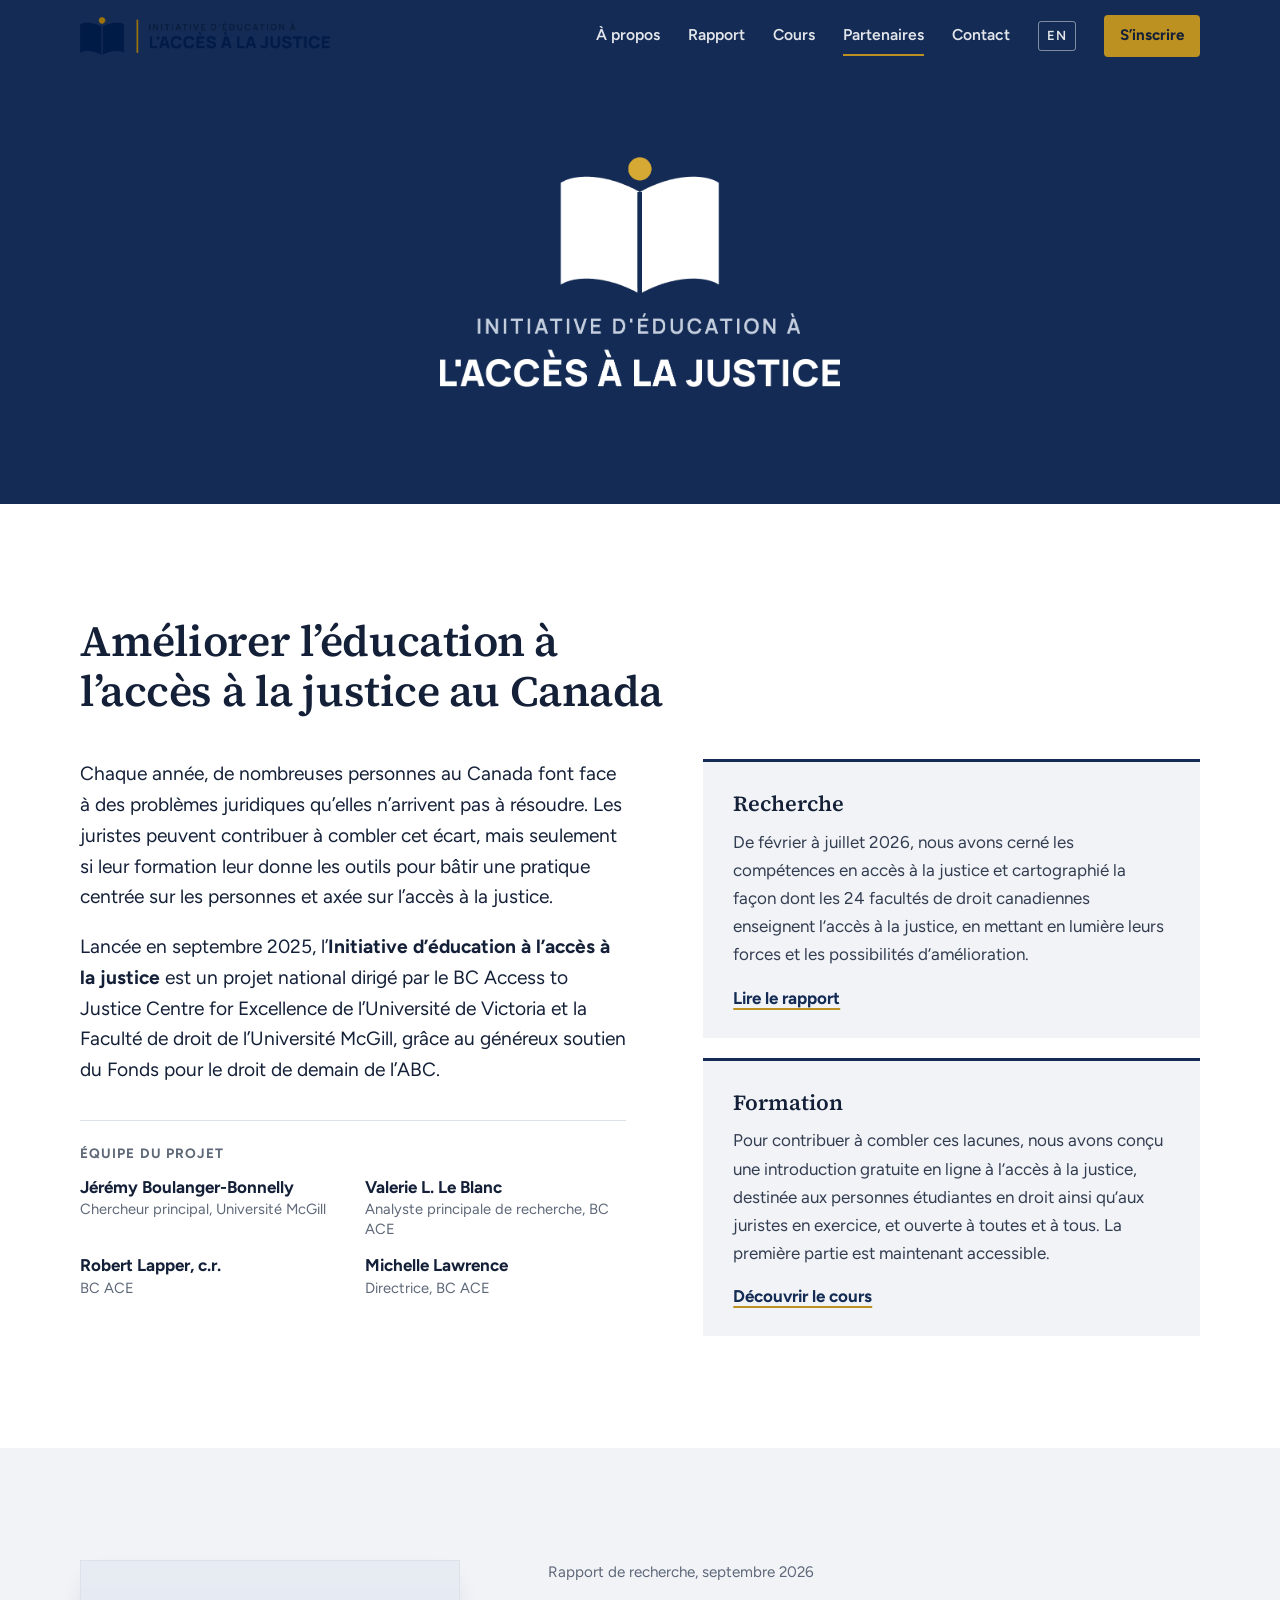
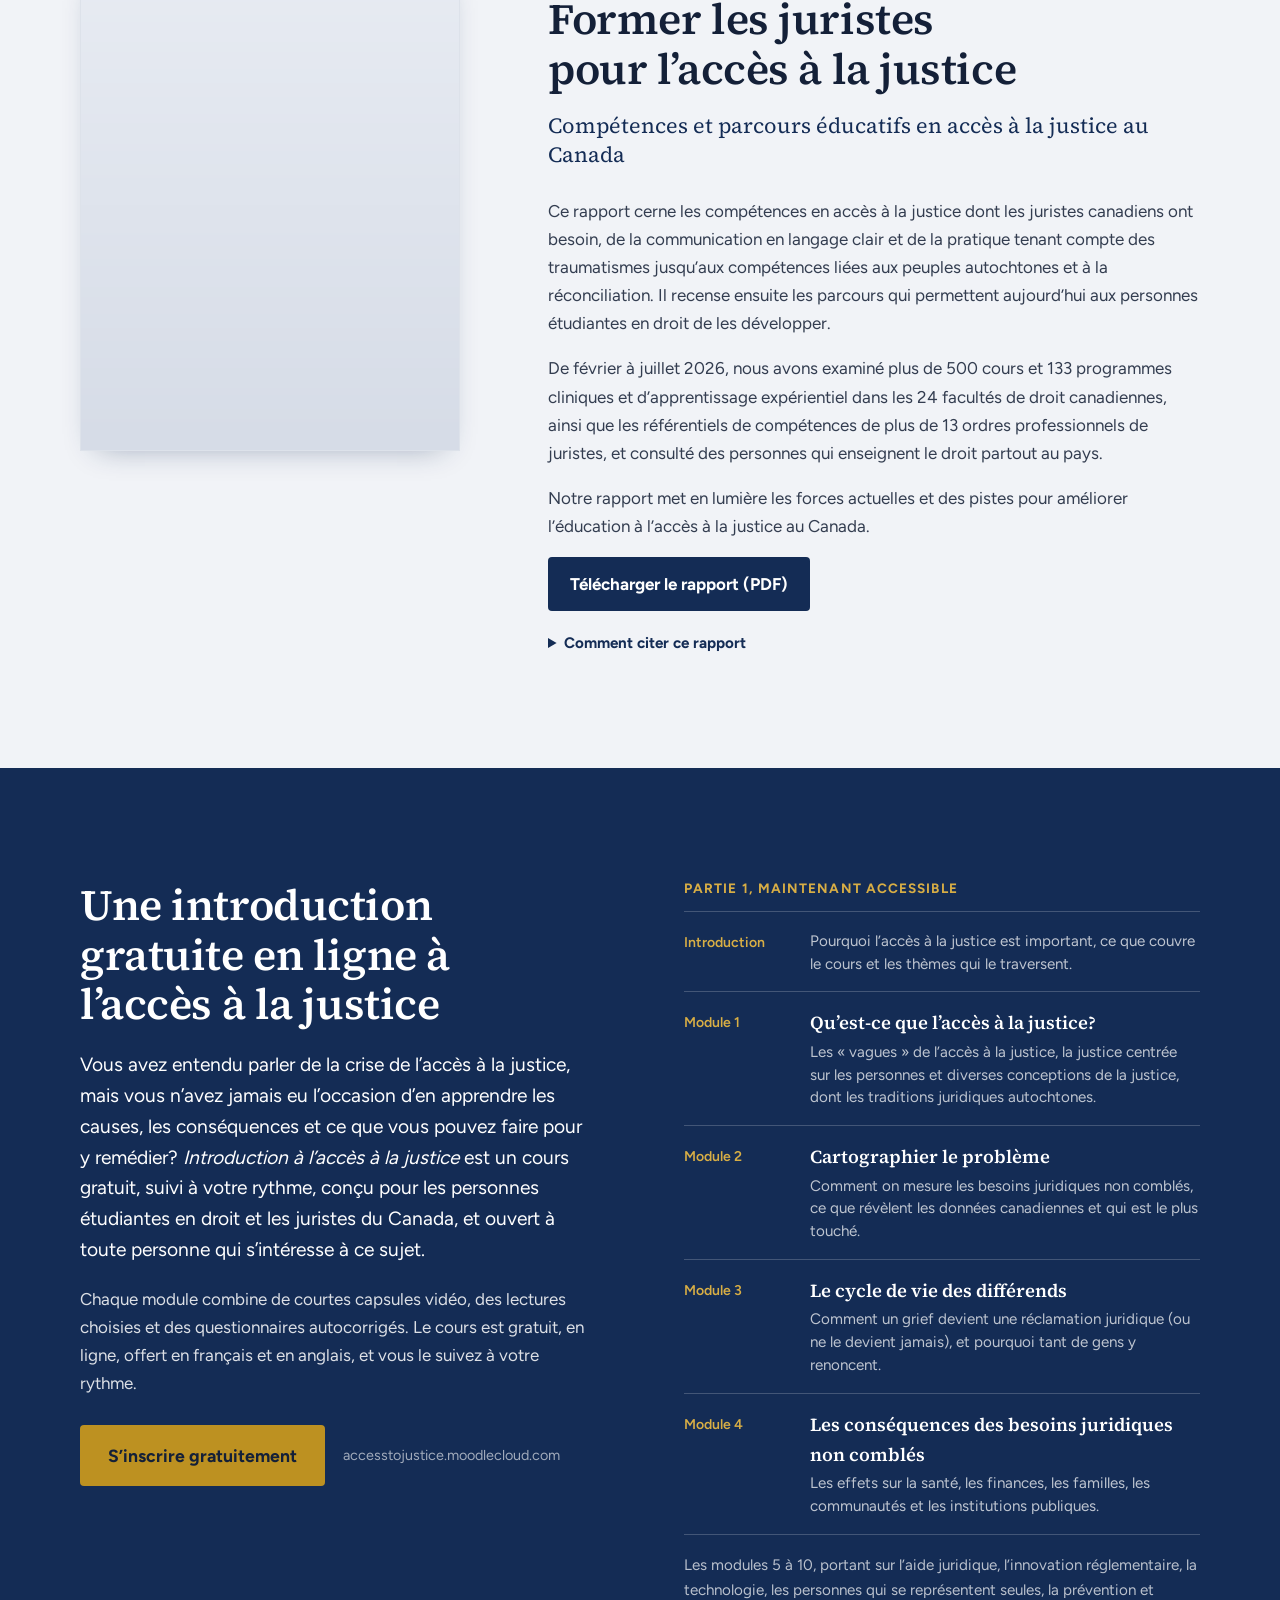
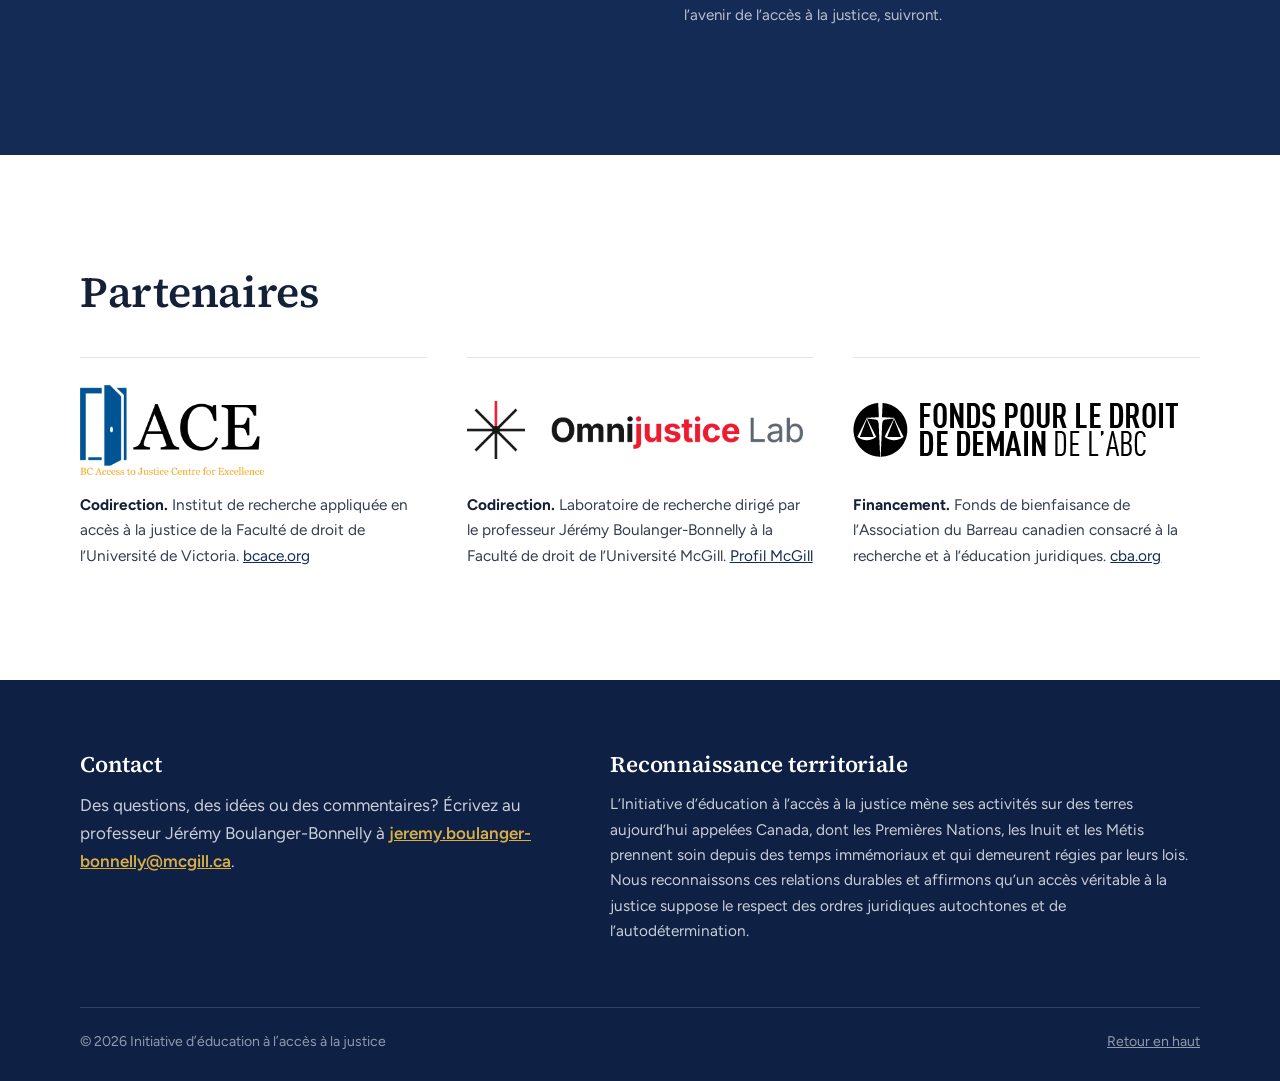
==== fr/index.html @ d45bfe98 "Add French version of the website" ====
<!doctype html>
<html lang="fr">
<head>
  <meta charset="utf-8">
  <meta name="viewport" content="width=device-width, initial-scale=1">
  <title>Initiative d’éducation à l’accès à la justice</title>
  <meta name="description" content="L’Initiative d’éducation à l’accès à la justice étudie comment les facultés de droit canadiennes enseignent l’accès à la justice et offre un cours en ligne gratuit aux personnes étudiantes en droit et aux juristes.">
  <link rel="canonical" href="https://a2jeducation.org/fr/">
  <link rel="alternate" hreflang="en" href="https://a2jeducation.org/">
  <link rel="alternate" hreflang="fr" href="https://a2jeducation.org/fr/">

  <meta property="og:type" content="website">
  <meta property="og:locale" content="fr_CA">
  <meta property="og:title" content="Initiative d’éducation à l’accès à la justice">
  <meta property="og:description" content="Une recherche et un cours en ligne gratuit pour renforcer l’éducation à l’accès à la justice au Canada.">
  <meta property="og:url" content="https://a2jeducation.org/fr/">
  <meta property="og:image" content="https://a2jeducation.org/assets/img/og-image.png">
  <meta name="twitter:card" content="summary_large_image">

  <link rel="icon" href="../favicon.ico" sizes="any">
  <link rel="icon" type="image/png" href="../favicon.png">
  <link rel="apple-touch-icon" href="../assets/img/apple-touch-icon.png">
  <meta name="theme-color" content="#142C55">

  <link rel="preload" href="../fonts/source-serif-4-latin-600-normal.woff2" as="font" type="font/woff2" crossorigin>
  <link rel="stylesheet" href="../css/styles.css">
</head>
<body>

  <a class="skip-link" href="#a-propos">Passer au contenu</a>

  <!-- ============ NAVIGATION ============ -->
  <header class="site-nav" id="nav">
    <div class="nav-inner">
      <a class="nav-brand" href="#top" aria-label="Initiative d’éducation à l’accès à la justice, retour en haut">
        <img src="../assets/img/logo-horizontal-fr.png" alt="Initiative d’éducation à l’accès à la justice" width="1330" height="202">
      </a>

      <button class="nav-toggle" aria-expanded="false" aria-controls="nav-menu" aria-label="Ouvrir le menu">
        <span></span><span></span><span></span>
      </button>

      <nav id="nav-menu" class="nav-menu" aria-label="Navigation principale">
        <a href="#a-propos">À propos</a>
        <a href="#rapport">Rapport</a>
        <a href="#cours">Cours</a>
        <a href="#partenaires">Partenaires</a>
        <a href="#contact">Contact</a>
        <a class="nav-lang" href="../index.html" lang="en" hreflang="en" title="English version">EN</a>
        <a class="btn btn-gold btn-sm" href="https://accesstojustice.moodlecloud.com" target="_blank" rel="noopener">S’inscrire</a>
      </nav>
    </div>
  </header>

  <main>

    <!-- ============ BANNIÈRE (logo seulement) ============ -->
    <section class="hero" id="top" aria-label="Initiative d’éducation à l’accès à la justice">
      <h1 class="hero-logo">
        <img src="../assets/img/logo-stacked-fr-reverse.png" alt="Initiative d’éducation à l’accès à la justice" width="1001" height="578">
      </h1>
    </section>

    <!-- ============ 1. À PROPOS ============ -->
    <section class="section about" id="a-propos">
      <div class="container">
        <h2 class="about-title">Améliorer l’éducation à l’accès à la justice au&nbsp;Canada</h2>

        <div class="about-body">
          <div class="about-text">
            <p class="lead">Chaque année, de nombreuses personnes au Canada font face à des problèmes juridiques qu’elles n’arrivent pas à résoudre. Les juristes peuvent contribuer à combler cet écart, mais seulement si leur formation leur donne les outils pour bâtir une pratique centrée sur les personnes et axée sur l’accès à la justice.</p>
            <p class="lead">Lancée en septembre 2025, l’<strong>Initiative d’éducation à l’accès à la justice</strong> est un projet national dirigé par le BC Access to Justice Centre for Excellence de l’Université de Victoria et la Faculté de droit de l’Université McGill, grâce au généreux soutien du Fonds pour le droit de demain de l’ABC.</p>
            <div class="team">
              <h3 class="small-heading">Équipe du projet</h3>
              <ul>
                <li><strong>Jérémy Boulanger-Bonnelly</strong><span>Chercheur principal, Université McGill</span></li>
                <li><strong>Valerie L. Le Blanc</strong><span>Analyste principale de recherche, BC ACE</span></li>
                <li><strong>Robert Lapper, c.r.</strong><span>BC ACE</span></li>
                <li><strong>Michelle Lawrence</strong><span>Directrice, BC ACE</span></li>
              </ul>
            </div>
          </div>

          <div class="pillars">
            <article class="pillar">
              <h3>Recherche</h3>
              <p>De février à juillet 2026, nous avons cerné les compétences en accès à la justice et cartographié la façon dont les 24 facultés de droit canadiennes enseignent l’accès à la justice, en mettant en lumière leurs forces et les possibilités d’amélioration.</p>
              <a class="text-link" href="#rapport">Lire le rapport</a>
            </article>
            <article class="pillar">
              <h3>Formation</h3>
              <p>Pour contribuer à combler ces lacunes, nous avons conçu une introduction gratuite en ligne à l’accès à la justice, destinée aux personnes étudiantes en droit ainsi qu’aux juristes en exercice, et ouverte à toutes et à tous. La première partie est maintenant accessible.</p>
              <a class="text-link" href="#cours">Découvrir le cours</a>
            </article>
          </div>
        </div>
      </div>
    </section>

    <!-- ============ 2. RAPPORT ============ -->
    <section class="section report" id="rapport">
      <div class="container report-grid">
        <div class="report-cover">
          <!-- Pour remplacer l’image temporaire : enregistrer la couverture française sous assets/report/cover-fr.png -->
          <img src="../assets/report/cover-fr.png" alt="Couverture du rapport Former les juristes pour l’accès à la justice (à venir)" width="850" height="1100" loading="lazy">
        </div>

        <div class="report-text">
          <p class="meta">Rapport de recherche, septembre 2026</p>
          <h2>Former les juristes pour l’accès à la justice</h2>
          <p class="subtitle">Compétences et parcours éducatifs en accès à la justice au Canada</p>

          <p>Ce rapport cerne les compétences en accès à la justice dont les juristes canadiens ont besoin, de la communication en langage clair et de la pratique tenant compte des traumatismes jusqu’aux compétences liées aux peuples autochtones et à la réconciliation. Il recense ensuite les parcours qui permettent aujourd’hui aux personnes étudiantes en droit de les développer.</p>
          <p>De février à juillet 2026, nous avons examiné plus de 500 cours et 133 programmes cliniques et d’apprentissage expérientiel dans les 24 facultés de droit canadiennes, ainsi que les référentiels de compétences de plus de 13 ordres professionnels de juristes, et consulté des personnes qui enseignent le droit partout au pays.</p>
          <p>Notre rapport met en lumière les forces actuelles et des pistes pour améliorer l’éducation à l’accès à la justice au Canada.</p>

          <div class="actions">
            <a class="btn btn-navy" href="../assets/report/former-les-juristes-pour-l-acces-a-la-justice.pdf" download>Télécharger le rapport (PDF)</a>
          </div>

          <details class="cite">
            <summary>Comment citer ce rapport</summary>
            <p>Valerie L. Le Blanc, Jérémy Boulanger-Bonnelly, Robert Lapper, c.r. et Michelle Lawrence, <em>Former les juristes pour l’accès à la justice&nbsp;: compétences et parcours éducatifs en accès à la justice au Canada</em> (septembre 2026).</p>
          </details>
        </div>
      </div>
    </section>

    <!-- ============ 3. COURS ============ -->
    <section class="section course" id="cours">
      <div class="container course-grid">
        <div class="course-intro">
          <h2>Une introduction gratuite en ligne à l’accès à la justice</h2>
          <p class="lead">Vous avez entendu parler de la crise de l’accès à la justice, mais vous n’avez jamais eu l’occasion d’en apprendre les causes, les conséquences et ce que vous pouvez faire pour y remédier? <em>Introduction à l’accès à la justice</em> est un cours gratuit, suivi à votre rythme, conçu pour les personnes étudiantes en droit et les juristes du Canada, et ouvert à toute personne qui s’intéresse à ce sujet.</p>
          <p>Chaque module combine de courtes capsules vidéo, des lectures choisies et des questionnaires autocorrigés. Le cours est gratuit, en ligne, offert en français et en anglais, et vous le suivez à votre rythme.</p>
          <p class="enrol">
            <a class="btn btn-gold btn-lg" href="https://accesstojustice.moodlecloud.com" target="_blank" rel="noopener">S’inscrire gratuitement</a>
            <span class="enrol-note">accesstojustice.moodlecloud.com</span>
          </p>
        </div>

        <div class="syllabus">
          <h3 class="small-heading">Partie 1, maintenant accessible</h3>
          <ol>
            <li><span class="mod">Introduction</span><span class="desc">Pourquoi l’accès à la justice est important, ce que couvre le cours et les thèmes qui le traversent.</span></li>
            <li><span class="mod">Module 1</span><strong>Qu’est-ce que l’accès à la justice?</strong><span class="desc">Les «&nbsp;vagues&nbsp;» de l’accès à la justice, la justice centrée sur les personnes et diverses conceptions de la justice, dont les traditions juridiques autochtones.</span></li>
            <li><span class="mod">Module 2</span><strong>Cartographier le problème</strong><span class="desc">Comment on mesure les besoins juridiques non comblés, ce que révèlent les données canadiennes et qui est le plus touché.</span></li>
            <li><span class="mod">Module 3</span><strong>Le cycle de vie des différends</strong><span class="desc">Comment un grief devient une réclamation juridique (ou ne le devient jamais), et pourquoi tant de gens y renoncent.</span></li>
            <li><span class="mod">Module 4</span><strong>Les conséquences des besoins juridiques non comblés</strong><span class="desc">Les effets sur la santé, les finances, les familles, les communautés et les institutions publiques.</span></li>
          </ol>
          <p class="more">Les modules 5 à 10, portant sur l’aide juridique, l’innovation réglementaire, la technologie, les personnes qui se représentent seules, la prévention et l’avenir de l’accès à la justice, suivront.</p>
        </div>
      </div>
    </section>

    <!-- ============ 4. PARTENAIRES ============ -->
    <section class="section partners" id="partenaires">
      <div class="container">
        <h2>Partenaires</h2>
        <ul class="partner-row">
          <li>
            <a href="https://bcace.org/" target="_blank" rel="noopener" class="partner-logo">
              <img class="logo-tall" src="../assets/logos/bc-ace.png" alt="BC Access to Justice Centre for Excellence" loading="lazy">
            </a>
            <p><strong>Codirection.</strong> Institut de recherche appliquée en accès à la justice de la Faculté de droit de l’Université de Victoria. <a href="https://bcace.org/" target="_blank" rel="noopener">bcace.org</a></p>
          </li>
          <li>
            <a href="https://www.mcgill.ca/law/profs/boulanger-bonnelly-jeremy" target="_blank" rel="noopener" class="partner-logo">
              <img src="../assets/logos/omnijustice-lab.png" alt="Omnijustice Lab" loading="lazy">
            </a>
            <p><strong>Codirection.</strong> Laboratoire de recherche dirigé par le professeur Jérémy Boulanger-Bonnelly à la Faculté de droit de l’Université McGill. <a href="https://www.mcgill.ca/law/profs/boulanger-bonnelly-jeremy" target="_blank" rel="noopener">Profil McGill</a></p>
          </li>
          <li>
            <a href="https://www.cba.org/about-us/cba-partners/law-for-the-future-fund/" target="_blank" rel="noopener" class="partner-logo">
              <img src="../assets/logos/lfff-fr.png" alt="Fonds pour le droit de demain de l’ABC" loading="lazy">
            </a>
            <p><strong>Financement.</strong> Fonds de bienfaisance de l’Association du Barreau canadien consacré à la recherche et à l’éducation juridiques. <a href="https://www.cba.org/about-us/cba-partners/law-for-the-future-fund/" target="_blank" rel="noopener">cba.org</a></p>
          </li>
        </ul>
      </div>
    </section>

  </main>

  <!-- ============ PIED DE PAGE / CONTACT ============ -->
  <footer class="site-footer" id="contact">
    <div class="container footer-grid">
      <div class="footer-contact">
        <h2>Contact</h2>
        <p>Des questions, des idées ou des commentaires? Écrivez au professeur Jérémy Boulanger-Bonnelly à <a class="mail" href="mailto:jeremy.boulanger-bonnelly@mcgill.ca">jeremy.boulanger-bonnelly@mcgill.ca</a>.</p>
      </div>

      <div class="footer-land">
        <h2>Reconnaissance territoriale</h2>
        <p>L’Initiative d’éducation à l’accès à la justice mène ses activités sur des terres aujourd’hui appelées Canada, dont les Premières Nations, les Inuit et les Métis prennent soin depuis des temps immémoriaux et qui demeurent régies par leurs lois. Nous reconnaissons ces relations durables et affirmons qu’un accès véritable à la justice suppose le respect des ordres juridiques autochtones et de l’autodétermination.</p>
      </div>
    </div>

    <div class="container footer-bottom">
      <p>© <span id="year">2026</span> Initiative d’éducation à l’accès à la justice</p>
      <p><a href="#top">Retour en haut</a></p>
    </div>
  </footer>

  <script src="../js/main.js" defer></script>
</body>
</html>
---- css/styles.css ----
/* =========================================================
   Access to Justice Education Initiative (a2jeducation.org)
   Colours come from the A2JEI logo. To tweak the look,
   change the values in :root below.
   ========================================================= */

/* ---------- Fonts (self-hosted) ---------- */
@font-face { font-family: "Figtree"; font-weight: 400; font-style: normal; font-display: swap; src: url("../fonts/figtree-latin-400-normal.woff2") format("woff2"); }
@font-face { font-family: "Figtree"; font-weight: 500; font-style: normal; font-display: swap; src: url("../fonts/figtree-latin-500-normal.woff2") format("woff2"); }
@font-face { font-family: "Figtree"; font-weight: 600; font-style: normal; font-display: swap; src: url("../fonts/figtree-latin-600-normal.woff2") format("woff2"); }
@font-face { font-family: "Figtree"; font-weight: 700; font-style: normal; font-display: swap; src: url("../fonts/figtree-latin-700-normal.woff2") format("woff2"); }
@font-face { font-family: "Source Serif 4"; font-weight: 400; font-style: normal; font-display: swap; src: url("../fonts/source-serif-4-latin-400-normal.woff2") format("woff2"); }
@font-face { font-family: "Source Serif 4"; font-weight: 600; font-style: normal; font-display: swap; src: url("../fonts/source-serif-4-latin-600-normal.woff2") format("woff2"); }
@font-face { font-family: "Source Serif 4"; font-weight: 700; font-style: normal; font-display: swap; src: url("../fonts/source-serif-4-latin-700-normal.woff2") format("woff2"); }

:root {
  --navy: #142C55;
  --navy-dark: #0E2044;
  --gold: #BD9121;
  --gold-text: #8F6B10;   /* gold dark enough for text on white */
  --gold-light: #D8AE45;
  --slate: #5E6878;
  --ink: #142038;
  --text: #333D50;
  --mist: #F1F3F7;        /* cool light grey */
  --line: #DDE2EA;
  --white: #FFFFFF;

  --serif: "Source Serif 4", Georgia, "Times New Roman", serif;
  --sans: "Figtree", system-ui, -apple-system, "Segoe UI", sans-serif;
  --nav-h: 72px;
  --max: 1120px;
}

/* ---------- Base ---------- */
*, *::before, *::after { box-sizing: border-box; }
html { scroll-behavior: smooth; -webkit-text-size-adjust: 100%; }
body { margin: 0; font-family: var(--sans); font-size: 1.0625rem; line-height: 1.65; color: var(--text); background: var(--white); -webkit-font-smoothing: antialiased; }
img { max-width: 100%; height: auto; display: block; }
a { color: var(--navy); }
h1, h2, h3 { color: var(--ink); margin: 0 0 .5em; }
h2 { font-family: var(--serif); font-weight: 600; font-size: clamp(1.9rem, 3.6vw, 2.7rem); line-height: 1.15; letter-spacing: -.01em; text-wrap: balance; }
h3 { font-family: var(--serif); font-weight: 600; font-size: 1.35rem; line-height: 1.25; }
p { margin: 0 0 1em; }
section[id], footer[id] { scroll-margin-top: var(--nav-h); }

.container { width: min(100% - 40px, var(--max)); margin-inline: auto; }
.section { padding: clamp(72px, 9vw, 112px) 0; }

.skip-link { position: absolute; left: -9999px; top: 8px; background: var(--gold); color: var(--ink); padding: 8px 14px; z-index: 100; font-weight: 700; }
.skip-link:focus { left: 8px; }
:focus-visible { outline: 3px solid var(--gold); outline-offset: 3px; }

.lead { font-size: clamp(1.12rem, 1.5vw, 1.25rem); line-height: 1.6; color: var(--ink); }
.small-heading { font-family: var(--sans); font-size: .85rem; font-weight: 700; letter-spacing: .08em; text-transform: uppercase; color: var(--slate); margin-bottom: 14px; }

/* ---------- Buttons & links ---------- */
.btn { display: inline-block; font: inherit; font-weight: 700; text-decoration: none; padding: 13px 22px; border-radius: 4px; border: 0; cursor: pointer; transition: background .15s ease; }
.btn-navy { background: var(--navy); color: var(--white); }
.btn-navy:hover { background: var(--navy-dark); }
.btn-gold { background: var(--gold); color: var(--ink); }
.btn-gold:hover { background: var(--gold-light); }
.btn-sm { padding: 8px 16px; font-size: .95rem; }
.btn-lg { padding: 16px 28px; font-size: 1.1rem; }
.text-link { font-weight: 700; color: var(--navy); text-underline-offset: 4px; text-decoration-thickness: 2px; text-decoration-color: var(--gold); }
.text-link:hover { color: var(--gold-text); }

/* ---------- Navigation ---------- */
.site-nav { position: fixed; inset: 0 0 auto 0; height: var(--nav-h); z-index: 50; transition: background .2s ease; }
.nav-inner { height: 100%; width: min(100% - 40px, var(--max)); margin-inline: auto; display: flex; align-items: center; justify-content: space-between; gap: 24px; }
.nav-brand img { height: 38px; width: auto; }
.nav-menu { display: flex; align-items: center; gap: 28px; }
.nav-menu a:not(.btn) { text-decoration: none; font-weight: 600; font-size: .98rem; color: rgba(255,255,255,.88); padding: 6px 0; border-bottom: 2px solid transparent; }
.nav-menu a:not(.btn):hover, .nav-menu a.active { border-bottom-color: var(--gold); }
.nav-lang { border: 1px solid rgba(255,255,255,.45) !important; border-radius: 3px; padding: 3px 8px !important; font-size: .82rem !important; letter-spacing: .06em; }

.site-nav:not(.scrolled) .nav-brand { visibility: hidden; }
.site-nav.scrolled { background: var(--white); border-bottom: 1px solid var(--line); }
.site-nav.scrolled .nav-menu a:not(.btn) { color: var(--text); }
.site-nav.scrolled .nav-menu a.active { color: var(--navy); }
.site-nav.scrolled .nav-lang { border-color: var(--line) !important; }

.nav-toggle { display: none; background: none; border: 0; width: 44px; height: 44px; padding: 10px; cursor: pointer; }
.nav-toggle span { display: block; height: 2px; background: var(--white); margin: 6px 0; }
.site-nav.scrolled .nav-toggle span, .site-nav.open .nav-toggle span { background: var(--navy); }

/* ---------- Hero ---------- */
.hero { min-height: 56vh; display: grid; place-items: center; background: var(--navy); padding: calc(var(--nav-h) + 16px) 24px 48px; }
.hero-logo { margin: 0; width: min(400px, 72vw); }

/* ---------- About ---------- */
.about-title { max-width: 760px; margin-bottom: 44px; }
.about-body { display: grid; grid-template-columns: 1.1fr 1fr; gap: clamp(40px, 6vw, 80px); align-items: start; }
.team { margin-top: 2em; padding-top: 1.4em; border-top: 1px solid var(--line); }
.team ul { list-style: none; padding: 0; margin: 0; display: grid; grid-template-columns: 1fr 1fr; gap: 14px 24px; }
.team li { display: flex; flex-direction: column; line-height: 1.35; }
.team li strong { color: var(--ink); }
.team li span { color: var(--slate); font-size: .92rem; margin-top: 2px; }
.pillars { display: grid; gap: 20px; }
.pillar { background: var(--mist); padding: 28px 30px 26px; border-top: 3px solid var(--navy); }
.pillar p { margin-bottom: .9em; }

/* ---------- Report ---------- */
.report { background: var(--mist); }
.report-grid { display: grid; grid-template-columns: minmax(240px, 380px) 1fr; gap: clamp(40px, 7vw, 88px); align-items: start; }
.report-cover img { width: 100%; border: 1px solid var(--line); box-shadow: 0 12px 30px -18px rgba(20,44,85,.45); }
.meta { font-size: .95rem; color: var(--slate); margin-bottom: .6em; }
.subtitle { font-family: var(--serif); font-size: clamp(1.15rem, 1.8vw, 1.35rem); color: var(--navy); margin-top: -.2em; margin-bottom: 1.3em; line-height: 1.35; }
.actions { margin-top: 8px; }
.cite { margin-top: 20px; font-size: .95rem; }
.cite summary { cursor: pointer; font-weight: 700; color: var(--navy); width: fit-content; }
.cite p { margin-top: 10px; padding: 14px 16px; background: var(--white); border: 1px solid var(--line); }

/* ---------- Course ---------- */
.course { background: var(--navy); color: rgba(255,255,255,.85); }
.course h2 { color: var(--white); }
.course .lead { color: var(--white); }
.course-grid { display: grid; grid-template-columns: 1fr 1fr; gap: clamp(40px, 7vw, 88px); align-items: start; }
.enrol { margin-top: 28px; display: flex; flex-wrap: wrap; align-items: center; gap: 10px 18px; }
.enrol-note { font-size: .9rem; color: rgba(255,255,255,.6); }
.course .small-heading { color: var(--gold-light); }
.syllabus ol { list-style: none; padding: 0; margin: 0; border-top: 1px solid rgba(255,255,255,.2); }
.syllabus li { padding: 16px 0; border-bottom: 1px solid rgba(255,255,255,.2); display: grid; grid-template-columns: 110px 1fr; column-gap: 16px; }
.syllabus .mod { grid-row: span 2; font-size: .88rem; font-weight: 600; color: var(--gold-light); padding-top: 3px; }
.syllabus strong { font-family: var(--serif); font-weight: 600; font-size: 1.15rem; color: var(--white); }
.syllabus .desc { grid-column: 2; font-size: .95rem; color: rgba(255,255,255,.72); line-height: 1.5; margin-top: 2px; }
.syllabus .more { margin-top: 18px; font-size: .95rem; color: rgba(255,255,255,.7); }

/* ---------- Partners ---------- */
.partners h2 { margin-bottom: 40px; }
.partner-row { list-style: none; padding: 0; margin: 0; display: grid; grid-template-columns: repeat(3, 1fr); gap: 40px; }
.partner-row li { border-top: 1px solid var(--line); padding-top: 26px; }
.partner-logo { display: flex; align-items: center; height: 92px; margin-bottom: 16px; }
.partner-logo img { max-height: 58px; max-width: 100%; width: auto; }
.partner-logo img.logo-tall { max-height: 90px; }
.partner-row p { font-size: .96rem; margin: 0; }
.partner-row p strong { color: var(--ink); }

/* ---------- Footer ---------- */
.site-footer { background: var(--navy-dark); color: rgba(255,255,255,.78); padding: 72px 0 28px; }
.site-footer h2 { color: var(--white); font-size: 1.4rem; margin-bottom: .6em; }
.footer-grid { display: grid; grid-template-columns: 1fr 1.3fr; gap: clamp(32px, 6vw, 80px); }
.mail { color: var(--gold-light); font-weight: 600; word-break: break-all; }
.footer-land p { font-size: .96rem; }
.footer-bottom { display: flex; justify-content: space-between; gap: 20px; flex-wrap: wrap; border-top: 1px solid rgba(255,255,255,.15); margin-top: 48px; padding-top: 22px; font-size: .88rem; color: rgba(255,255,255,.55); }
.footer-bottom p { margin: 0; }
.footer-bottom a { color: inherit; }

/* ---------- Responsive ---------- */
@media (max-width: 920px) {
  .nav-toggle { display: block; }
  .nav-menu { position: fixed; top: var(--nav-h); left: 0; right: 0; flex-direction: column; align-items: stretch; gap: 0; background: var(--white); padding: 8px 20px 22px; border-bottom: 1px solid var(--line); display: none; }
  .site-nav.open { background: var(--white); }
  .site-nav.open .nav-menu { display: flex; }
  .site-nav.open .nav-brand { visibility: visible; }
  .nav-menu a:not(.btn) { color: var(--text) !important; padding: 13px 2px; border-bottom: 1px solid var(--line); }
  .nav-lang { border: 0 !important; border-bottom: 1px solid var(--line) !important; border-radius: 0; padding: 13px 2px !important; font-size: .98rem !important; }
  .nav-menu .btn { margin-top: 16px; text-align: center; }
  .about-body, .report-grid, .course-grid, .footer-grid { grid-template-columns: 1fr; }
  .report-cover { max-width: 300px; }
  .partner-row { grid-template-columns: 1fr; gap: 28px; }
}
@media (max-width: 520px) {
  .team ul { grid-template-columns: 1fr; }
  .syllabus li { grid-template-columns: 1fr; }
  .syllabus .mod { grid-row: auto; }
  .syllabus .desc { grid-column: auto; }
  .nav-brand img { height: 30px; }
}
@media (prefers-reduced-motion: reduce) { html { scroll-behavior: auto; } }
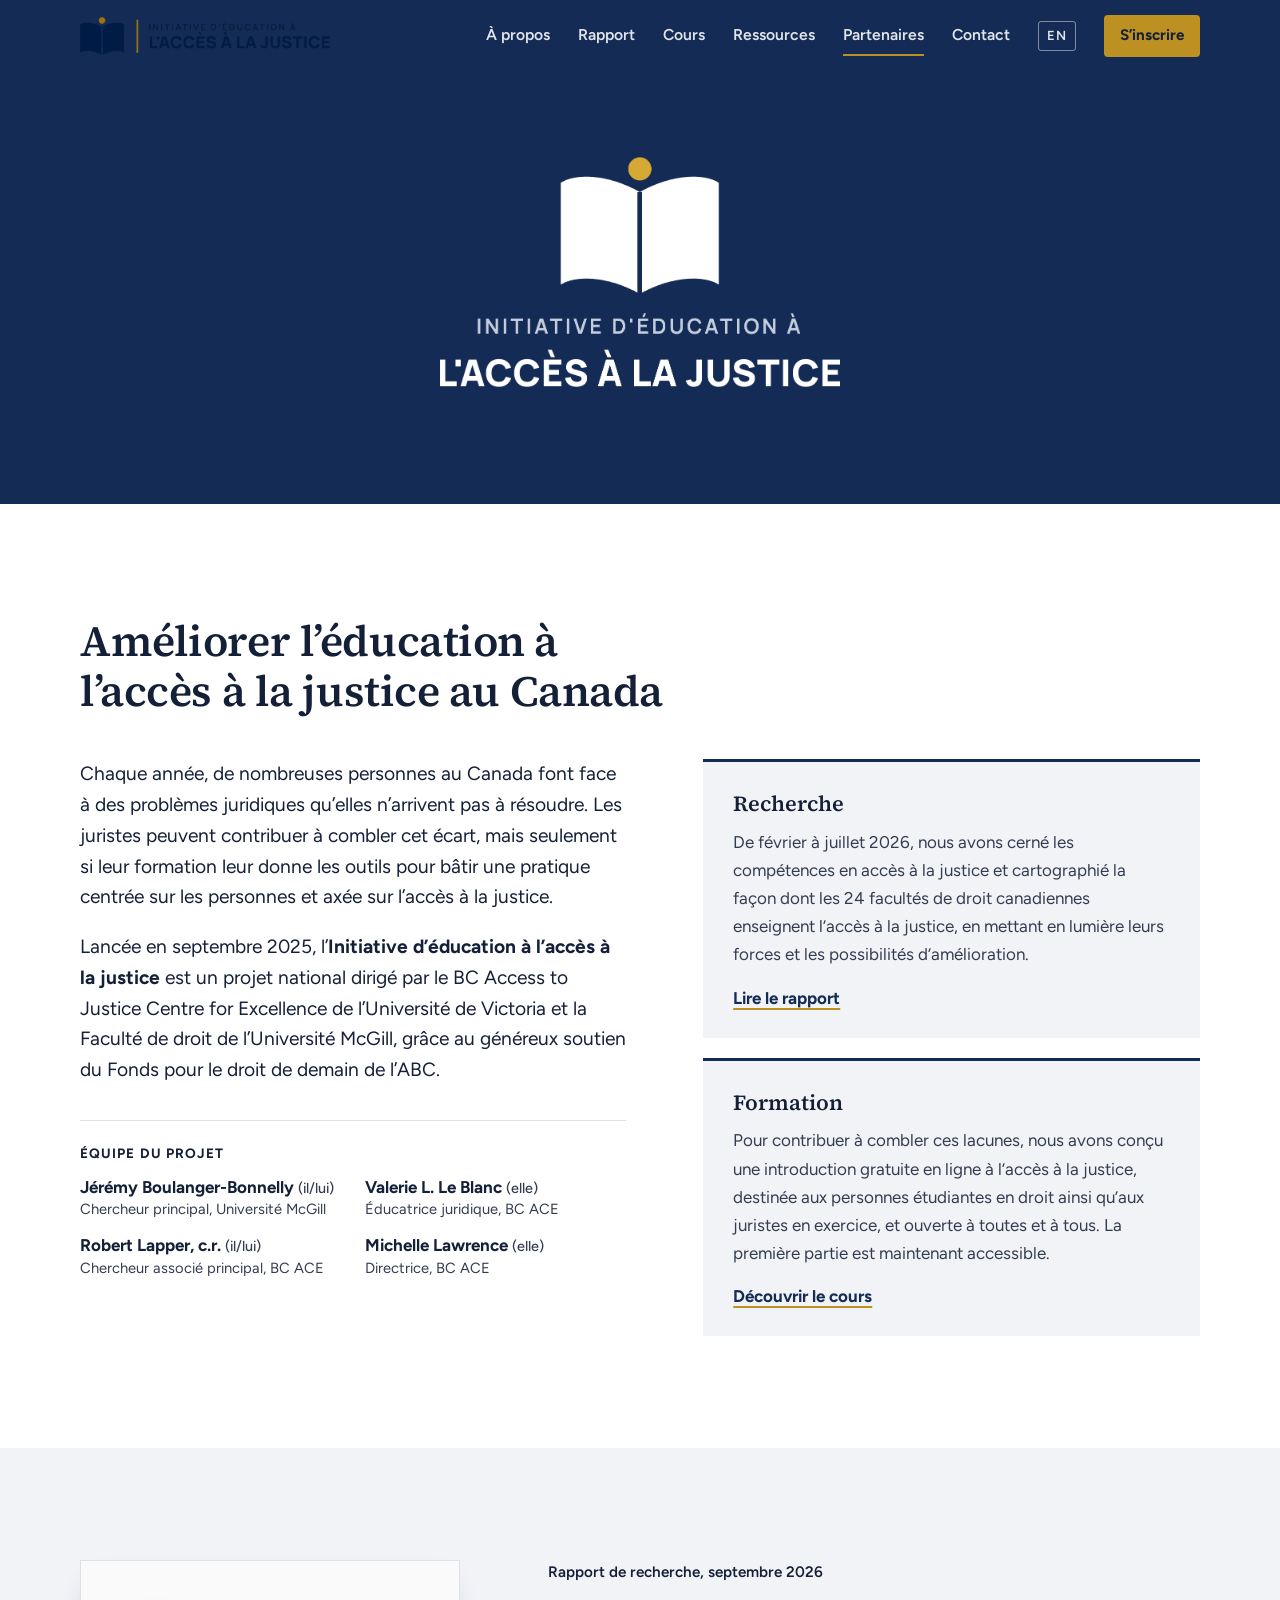
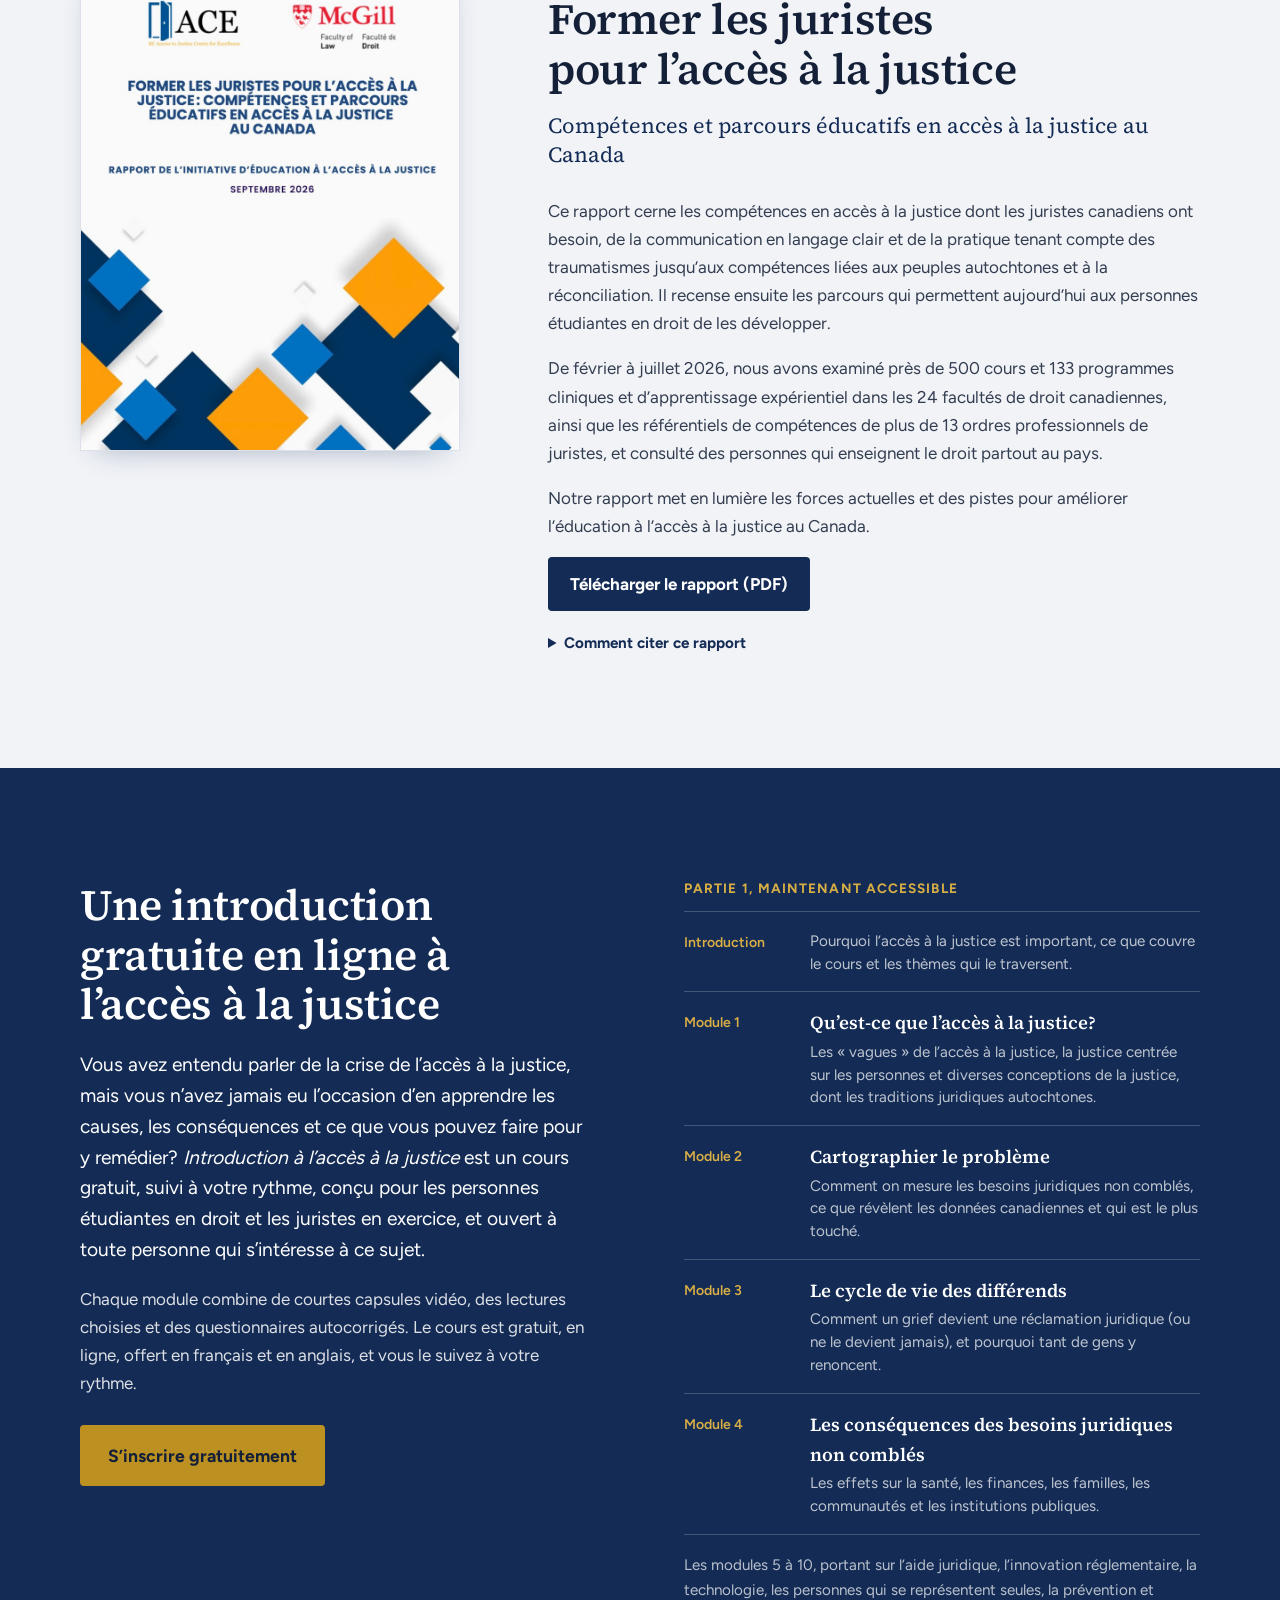
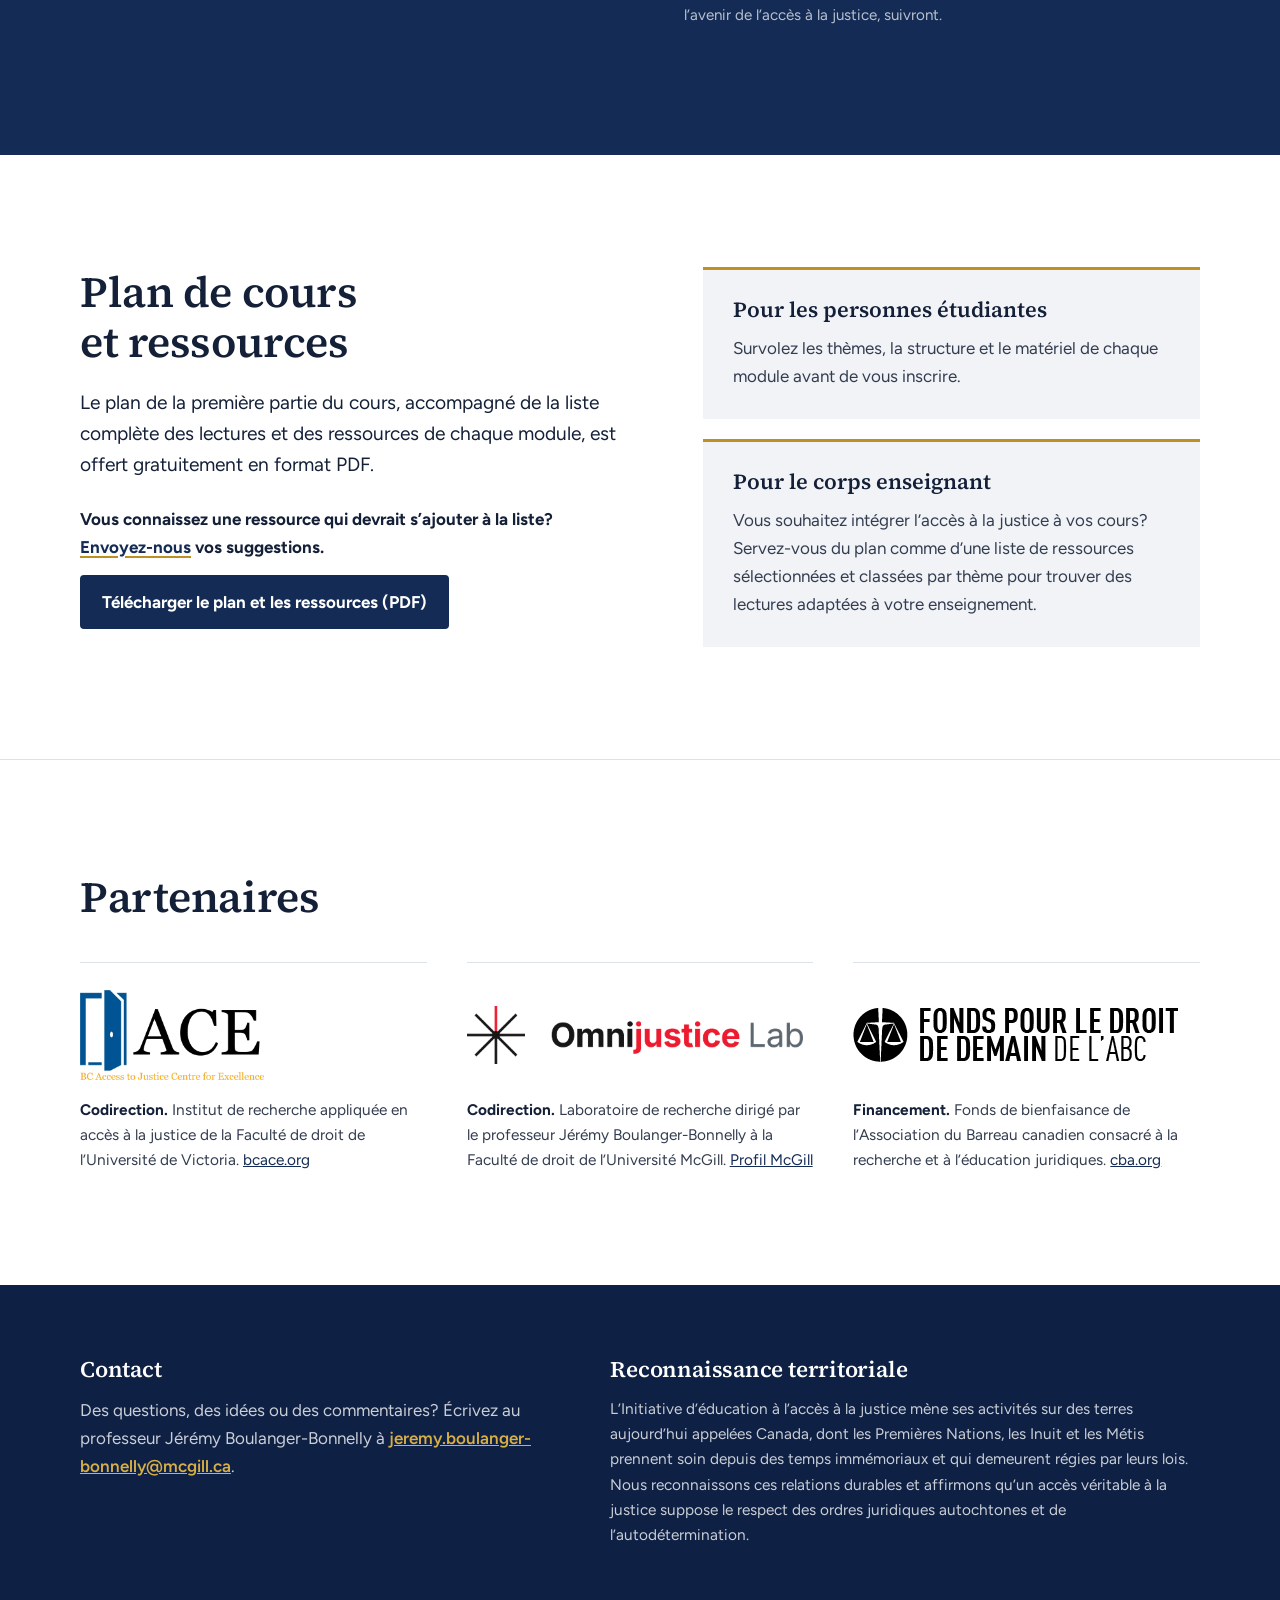
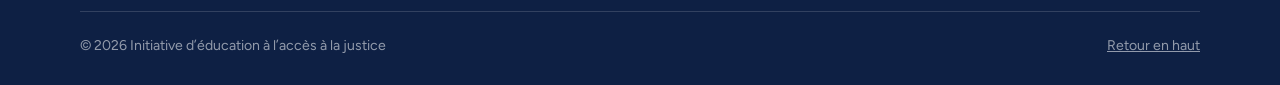
==== commit 38b2d9f2: "Version 3: final reports and covers (EN/FR), course outline and resources section, team and wording " ====
--- a/fr/index.html
+++ b/fr/index.html
@@ -44,6 +44,7 @@
         <a href="#a-propos">À propos</a>
         <a href="#rapport">Rapport</a>
         <a href="#cours">Cours</a>
+        <a href="#ressources">Ressources</a>
         <a href="#partenaires">Partenaires</a>
         <a href="#contact">Contact</a>
         <a class="nav-lang" href="../index.html" lang="en" hreflang="en" title="English version">EN</a>
@@ -73,10 +74,10 @@
             <div class="team">
               <h3 class="small-heading">Équipe du projet</h3>
               <ul>
-                <li><strong>Jérémy Boulanger-Bonnelly</strong><span>Chercheur principal, Université McGill</span></li>
-                <li><strong>Valerie L. Le Blanc</strong><span>Analyste principale de recherche, BC ACE</span></li>
-                <li><strong>Robert Lapper, c.r.</strong><span>BC ACE</span></li>
-                <li><strong>Michelle Lawrence</strong><span>Directrice, BC ACE</span></li>
+                <li><strong>Jérémy Boulanger-Bonnelly <small class="pron">(il/lui)</small></strong><span>Chercheur principal, Université McGill</span></li>
+                <li><strong>Valerie L. Le Blanc <small class="pron">(elle)</small></strong><span>Éducatrice juridique, BC ACE</span></li>
+                <li><strong>Robert Lapper, c.r. <small class="pron">(il/lui)</small></strong><span>Chercheur associé principal, BC ACE</span></li>
+                <li><strong>Michelle Lawrence <small class="pron">(elle)</small></strong><span>Directrice, BC ACE</span></li>
               </ul>
             </div>
           </div>
@@ -101,8 +102,7 @@
     <section class="section report" id="rapport">
       <div class="container report-grid">
         <div class="report-cover">
-          <!-- Pour remplacer l’image temporaire : enregistrer la couverture française sous assets/report/cover-fr.png -->
-          <img src="../assets/report/cover-fr.png" alt="Couverture du rapport Former les juristes pour l’accès à la justice (à venir)" width="850" height="1100" loading="lazy">
+          <img src="../assets/report/cover-fr.jpg" alt="Couverture du rapport Former les juristes pour l’accès à la justice : compétences et parcours éducatifs en accès à la justice au Canada" width="850" height="1100" loading="lazy">
         </div>
 
         <div class="report-text">
@@ -111,7 +111,7 @@
           <p class="subtitle">Compétences et parcours éducatifs en accès à la justice au Canada</p>
 
           <p>Ce rapport cerne les compétences en accès à la justice dont les juristes canadiens ont besoin, de la communication en langage clair et de la pratique tenant compte des traumatismes jusqu’aux compétences liées aux peuples autochtones et à la réconciliation. Il recense ensuite les parcours qui permettent aujourd’hui aux personnes étudiantes en droit de les développer.</p>
-          <p>De février à juillet 2026, nous avons examiné plus de 500 cours et 133 programmes cliniques et d’apprentissage expérientiel dans les 24 facultés de droit canadiennes, ainsi que les référentiels de compétences de plus de 13 ordres professionnels de juristes, et consulté des personnes qui enseignent le droit partout au pays.</p>
+          <p>De février à juillet 2026, nous avons examiné près de 500 cours et 133 programmes cliniques et d’apprentissage expérientiel dans les 24 facultés de droit canadiennes, ainsi que les référentiels de compétences de plus de 13 ordres professionnels de juristes, et consulté des personnes qui enseignent le droit partout au pays.</p>
           <p>Notre rapport met en lumière les forces actuelles et des pistes pour améliorer l’éducation à l’accès à la justice au Canada.</p>
 
           <div class="actions">
@@ -131,11 +131,10 @@
       <div class="container course-grid">
         <div class="course-intro">
           <h2>Une introduction gratuite en ligne à l’accès à la justice</h2>
-          <p class="lead">Vous avez entendu parler de la crise de l’accès à la justice, mais vous n’avez jamais eu l’occasion d’en apprendre les causes, les conséquences et ce que vous pouvez faire pour y remédier? <em>Introduction à l’accès à la justice</em> est un cours gratuit, suivi à votre rythme, conçu pour les personnes étudiantes en droit et les juristes du Canada, et ouvert à toute personne qui s’intéresse à ce sujet.</p>
+          <p class="lead">Vous avez entendu parler de la crise de l’accès à la justice, mais vous n’avez jamais eu l’occasion d’en apprendre les causes, les conséquences et ce que vous pouvez faire pour y remédier? <em>Introduction à l’accès à la justice</em> est un cours gratuit, suivi à votre rythme, conçu pour les personnes étudiantes en droit et les juristes en exercice, et ouvert à toute personne qui s’intéresse à ce sujet.</p>
           <p>Chaque module combine de courtes capsules vidéo, des lectures choisies et des questionnaires autocorrigés. Le cours est gratuit, en ligne, offert en français et en anglais, et vous le suivez à votre rythme.</p>
           <p class="enrol">
             <a class="btn btn-gold btn-lg" href="https://accesstojustice.moodlecloud.com" target="_blank" rel="noopener">S’inscrire gratuitement</a>
-            <span class="enrol-note">accesstojustice.moodlecloud.com</span>
           </p>
         </div>
 
@@ -153,7 +152,31 @@
       </div>
     </section>
 
-    <!-- ============ 4. PARTENAIRES ============ -->
+    <!-- ============ 4. PLAN DE COURS ET RESSOURCES ============ -->
+    <section class="section resources" id="ressources">
+      <div class="container resources-grid">
+        <div class="resources-intro">
+          <h2>Plan de cours et ressources</h2>
+          <p class="lead">Le plan de la première partie du cours, accompagné de la liste complète des lectures et des ressources de chaque module, est offert gratuitement en format PDF.</p>
+          <p class="resources-suggest">Vous connaissez une ressource qui devrait s’ajouter à la liste? <a href="mailto:jeremy.boulanger-bonnelly@mcgill.ca?subject=Acc%C3%A8s%20%C3%A0%20la%20justice%20-%20Ressources%20suppl%C3%A9mentaires">Envoyez-nous</a> vos suggestions.</p>
+          <p class="resources-actions">
+            <a class="btn btn-navy" href="../assets/course/a2j-plan-de-cours-partie1-fr.pdf" download>Télécharger le plan et les ressources (PDF)</a>
+          </p>
+        </div>
+        <div class="audiences">
+          <article class="audience">
+            <h3>Pour les personnes étudiantes</h3>
+            <p>Survolez les thèmes, la structure et le matériel de chaque module avant de vous inscrire.</p>
+          </article>
+          <article class="audience">
+            <h3>Pour le corps enseignant</h3>
+            <p>Vous souhaitez intégrer l’accès à la justice à vos cours? Servez-vous du plan comme d’une liste de ressources sélectionnées et classées par thème pour trouver des lectures adaptées à votre enseignement.</p>
+          </article>
+        </div>
+      </div>
+    </section>
+
+    <!-- ============ 5. PARTENAIRES ============ -->
     <section class="section partners" id="partenaires">
       <div class="container">
         <h2>Partenaires</h2>
--- a/css/styles.css
+++ b/css/styles.css
@@ -52,7 +52,7 @@
 :focus-visible { outline: 3px solid var(--gold); outline-offset: 3px; }
 
 .lead { font-size: clamp(1.12rem, 1.5vw, 1.25rem); line-height: 1.6; color: var(--ink); }
-.small-heading { font-family: var(--sans); font-size: .85rem; font-weight: 700; letter-spacing: .08em; text-transform: uppercase; color: var(--slate); margin-bottom: 14px; }
+.small-heading { font-family: var(--sans); font-size: .85rem; font-weight: 700; letter-spacing: .08em; text-transform: uppercase; color: var(--ink); margin-bottom: 14px; }
 
 /* ---------- Buttons & links ---------- */
 .btn { display: inline-block; font: inherit; font-weight: 700; text-decoration: none; padding: 13px 22px; border-radius: 4px; border: 0; cursor: pointer; transition: background .15s ease; }
@@ -95,7 +95,8 @@
 .team ul { list-style: none; padding: 0; margin: 0; display: grid; grid-template-columns: 1fr 1fr; gap: 14px 24px; }
 .team li { display: flex; flex-direction: column; line-height: 1.35; }
 .team li strong { color: var(--ink); }
-.team li span { color: var(--slate); font-size: .92rem; margin-top: 2px; }
+.team li span { color: var(--text); font-size: .92rem; margin-top: 2px; }
+.team .pron { font-size: .85em; font-weight: 500; color: var(--text); white-space: nowrap; }
 .pillars { display: grid; gap: 20px; }
 .pillar { background: var(--mist); padding: 28px 30px 26px; border-top: 3px solid var(--navy); }
 .pillar p { margin-bottom: .9em; }
@@ -104,7 +105,7 @@
 .report { background: var(--mist); }
 .report-grid { display: grid; grid-template-columns: minmax(240px, 380px) 1fr; gap: clamp(40px, 7vw, 88px); align-items: start; }
 .report-cover img { width: 100%; border: 1px solid var(--line); box-shadow: 0 12px 30px -18px rgba(20,44,85,.45); }
-.meta { font-size: .95rem; color: var(--slate); margin-bottom: .6em; }
+.meta { font-size: .95rem; font-weight: 600; color: var(--ink); margin-bottom: .6em; }
 .subtitle { font-family: var(--serif); font-size: clamp(1.15rem, 1.8vw, 1.35rem); color: var(--navy); margin-top: -.2em; margin-bottom: 1.3em; line-height: 1.35; }
 .actions { margin-top: 8px; }
 .cite { margin-top: 20px; font-size: .95rem; }
@@ -117,7 +118,6 @@
 .course .lead { color: var(--white); }
 .course-grid { display: grid; grid-template-columns: 1fr 1fr; gap: clamp(40px, 7vw, 88px); align-items: start; }
 .enrol { margin-top: 28px; display: flex; flex-wrap: wrap; align-items: center; gap: 10px 18px; }
-.enrol-note { font-size: .9rem; color: rgba(255,255,255,.6); }
 .course .small-heading { color: var(--gold-light); }
 .syllabus ol { list-style: none; padding: 0; margin: 0; border-top: 1px solid rgba(255,255,255,.2); }
 .syllabus li { padding: 16px 0; border-bottom: 1px solid rgba(255,255,255,.2); display: grid; grid-template-columns: 110px 1fr; column-gap: 16px; }
@@ -125,6 +125,16 @@
 .syllabus strong { font-family: var(--serif); font-weight: 600; font-size: 1.15rem; color: var(--white); }
 .syllabus .desc { grid-column: 2; font-size: .95rem; color: rgba(255,255,255,.72); line-height: 1.5; margin-top: 2px; }
 .syllabus .more { margin-top: 18px; font-size: .95rem; color: rgba(255,255,255,.7); }
+
+/* ---------- Course outline & resources ---------- */
+.resources-grid { display: grid; grid-template-columns: 1.1fr 1fr; gap: clamp(40px, 6vw, 80px); align-items: start; }
+.resources-actions { display: flex; flex-wrap: wrap; align-items: center; gap: 14px 24px; margin-top: 28px; }
+.resources-suggest { font-weight: 700; color: var(--ink); margin: 24px 0 0; }
+.resources-suggest a { color: var(--navy); text-decoration-color: var(--gold); text-decoration-thickness: 2px; text-underline-offset: 3px; }
+.resources-suggest + .resources-actions { margin-top: 14px; }
+.audiences { display: grid; gap: 20px; }
+.audience { background: var(--mist); padding: 26px 30px 22px; border-top: 3px solid var(--gold); }
+.audience p { margin-bottom: .4em; }
 
 /* ---------- Partners ---------- */
 .partners h2 { margin-bottom: 40px; }
@@ -156,7 +166,7 @@
   .nav-menu a:not(.btn) { color: var(--text) !important; padding: 13px 2px; border-bottom: 1px solid var(--line); }
   .nav-lang { border: 0 !important; border-bottom: 1px solid var(--line) !important; border-radius: 0; padding: 13px 2px !important; font-size: .98rem !important; }
   .nav-menu .btn { margin-top: 16px; text-align: center; }
-  .about-body, .report-grid, .course-grid, .footer-grid { grid-template-columns: 1fr; }
+  .about-body, .report-grid, .course-grid, .resources-grid, .footer-grid { grid-template-columns: 1fr; }
   .report-cover { max-width: 300px; }
   .partner-row { grid-template-columns: 1fr; gap: 28px; }
 }
@@ -168,3 +178,11 @@
   .nav-brand img { height: 30px; }
 }
 @media (prefers-reduced-motion: reduce) { html { scroll-behavior: auto; } }
+.partners { border-top: 1px solid var(--line); }
+.nav-menu a { white-space: nowrap; }
+.nav-brand { flex-shrink: 0; }
+@media (min-width: 921px) and (max-width: 1120px) {
+  .nav-menu { gap: 16px; }
+  .nav-menu a:not(.btn) { font-size: .92rem; }
+  .nav-brand img { height: 32px; }
+}
